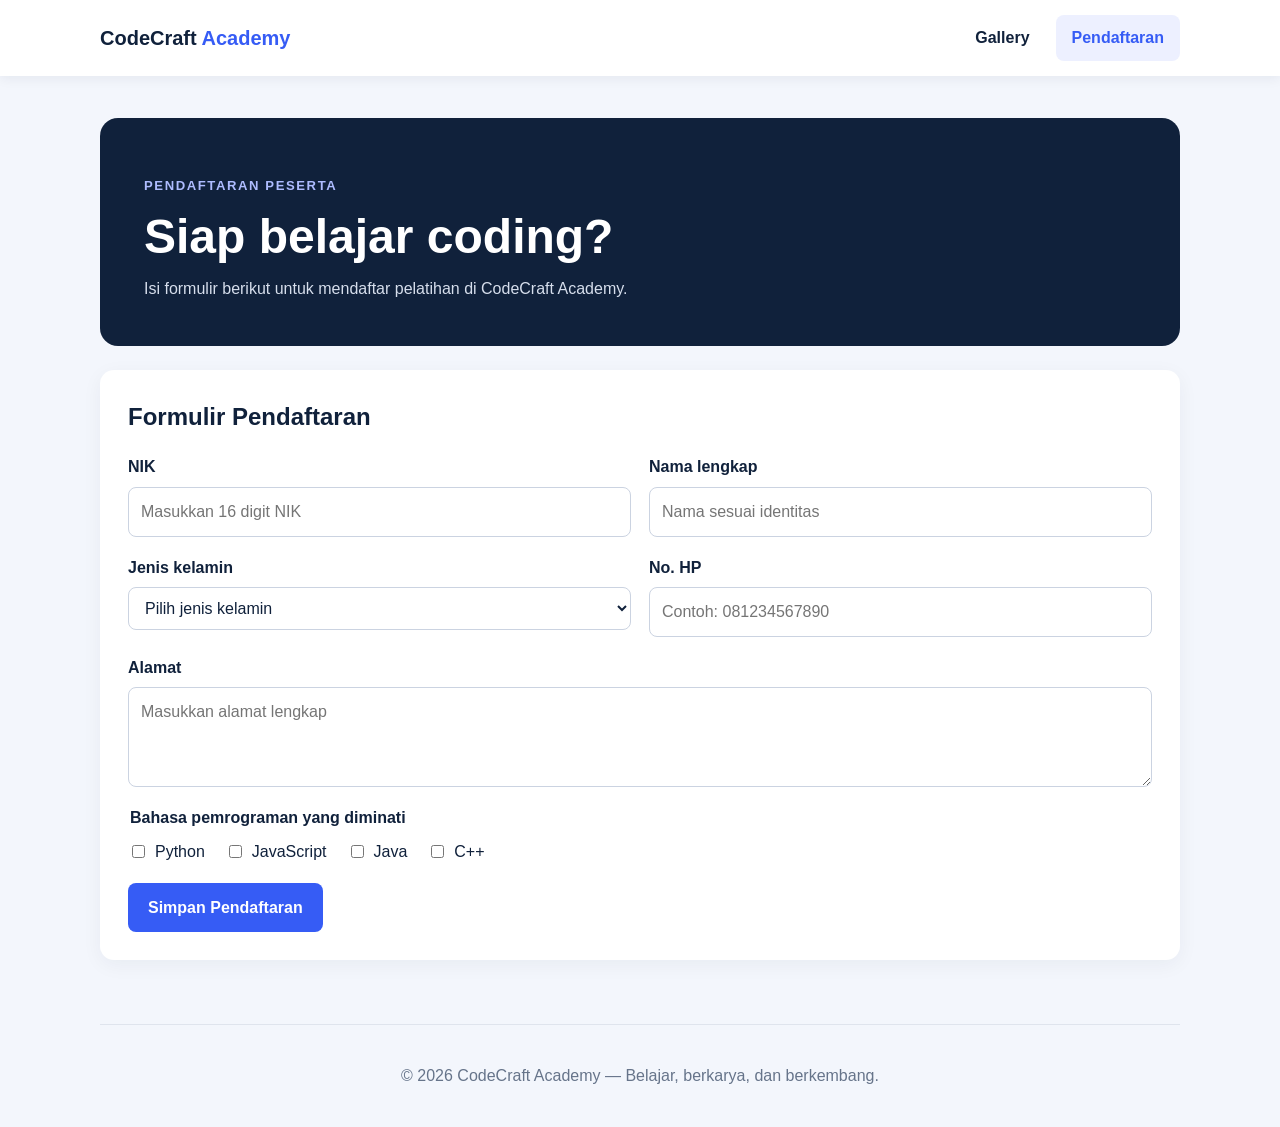
==== pendaftaran.html @ 8a23aa6e "Initial commit First commit" ====
<!DOCTYPE html>
<html lang="id">
<head>
  <meta charset="UTF-8">
  <meta name="viewport" content="width=device-width, initial-scale=1.0">
  <title>Pendaftaran - CodeCraft Academy</title>
  <link rel="stylesheet" href="style.css">
</head>
<body>
  <header>
    <div class="navbar">
      <div class="brand">CodeCraft <span>Academy</span></div>
      <nav aria-label="Navigasi utama">
        <a href="index.html">Gallery</a>
        <a href="pendaftaran.html" class="active" aria-current="page">Pendaftaran</a>
      </nav>
    </div>
  </header>

  <main>
    <section aria-labelledby="judul-pendaftaran">
      <header class="hero">
        <p class="eyebrow">Pendaftaran peserta</p>
        <h1 id="judul-pendaftaran">Siap belajar coding?</h1>
        <p>Isi formulir berikut untuk mendaftar pelatihan di CodeCraft Academy.</p>
      </header>

      <section class="form-panel" aria-labelledby="judul-formulir">
        <h2 id="judul-formulir">Formulir Pendaftaran</h2>
        <form action="#" method="post">
          <div class="form-grid">
            <div class="field">
              <label for="nik">NIK</label>
              <input id="nik" name="nik" type="text" inputmode="numeric" pattern="[0-9]{16}" maxlength="16" placeholder="Masukkan 16 digit NIK" required>
            </div>
            <div class="field">
              <label for="nama">Nama lengkap</label>
              <input id="nama" name="nama" type="text" placeholder="Nama sesuai identitas" required>
            </div>
            <div class="field">
              <label for="gender">Jenis kelamin</label>
              <select id="gender" name="gender" required>
                <option value="">Pilih jenis kelamin</option>
                <option value="Laki-laki">Laki-laki</option>
                <option value="Perempuan">Perempuan</option>
              </select>
            </div>
            <div class="field">
              <label for="telepon">No. HP</label>
              <input id="telepon" name="telepon" type="tel" placeholder="Contoh: 081234567890" required>
            </div>
            <div class="field full">
              <label for="alamat">Alamat</label>
              <textarea id="alamat" name="alamat" placeholder="Masukkan alamat lengkap" required></textarea>
            </div>
            <fieldset class="choices">
              <legend>Bahasa pemrograman yang diminati</legend>
              <label><input type="checkbox" name="bahasa" value="Python"> Python</label>
              <label><input type="checkbox" name="bahasa" value="JavaScript"> JavaScript</label>
              <label><input type="checkbox" name="bahasa" value="Java"> Java</label>
              <label><input type="checkbox" name="bahasa" value="C++"> C++</label>
            </fieldset>
            <div class="actions">
              <button type="submit">Simpan Pendaftaran</button>
            </div>
          </div>
        </form>
      </section>
    </section>
  </main>

  <footer>
    <p>&copy; 2026 CodeCraft Academy &mdash; Belajar, berkarya, dan berkembang.</p>
  </footer>
</body>
</html>
---- style.css ----
﻿    :root {
      color-scheme: light;
      --navy: #10213b;
      --blue: #365cf5;
      --pale: #f3f6fc;
      --muted: #66748a;
    }

    * { box-sizing: border-box; }

    body {
      margin: 0;
      background: var(--pale);
      color: var(--navy);
      font-family: Arial, Helvetica, sans-serif;
      line-height: 1.6;
    }

    body > header {
      background: white;
      box-shadow: 0 2px 12px #10213b12;
    }

    .navbar, main, footer {
      width: min(1080px, calc(100% - 40px));
      margin: 0 auto;
    }

    .navbar {
      min-height: 76px;
      display: flex;
      align-items: center;
      justify-content: space-between;
      gap: 20px;
    }

    .brand { font-size: 1.25rem; font-weight: 800; }
    .brand span { color: var(--blue); }

    nav { display: flex; gap: 10px; }

    nav a {
      padding: 10px 16px;
      border-radius: 8px;
      color: var(--navy);
      font-weight: 700;
      text-decoration: none;
    }

    nav a:hover, nav a:focus, nav a.active { background: #edf0ff; color: var(--blue); }

    main { padding: 42px 0 64px; }

    .hero {
      padding: 44px;
      border-radius: 18px;
      background: var(--navy);
      color: white;
    }

    .eyebrow {
      color: #aebcff;
      font-size: .82rem;
      font-weight: 700;
      letter-spacing: .12em;
      text-transform: uppercase;
    }

    h1 { margin: 8px 0 12px; font-size: clamp(2rem, 5vw, 3rem); line-height: 1.15; }
    .hero h2 { margin: 8px 0 12px; font-size: clamp(2rem, 5vw, 3rem); line-height: 1.15; }
    .hero p:not(.eyebrow) { max-width: 620px; margin: 0; color: #d6deec; }
    h2 { margin: 38px 0 18px; }

    .gallery {
      display: grid;
      grid-template-columns: repeat(3, minmax(0, 1fr));
      gap: 20px;
    }

    .card {
      overflow: hidden;
      border-radius: 14px;
      background: white;
      box-shadow: 0 5px 20px #10213b0d;
    }

    .card img { display: block; width: 100%; height: 205px; object-fit: cover; }
    .card-content { padding: 18px; }
    .card h3 { margin: 0 0 8px; }
    .card p { margin: 0; color: var(--muted); }

    .form-panel {
      margin-top: 24px;
      padding: 28px;
      border-radius: 14px;
      background: white;
      box-shadow: 0 5px 20px #10213b0d;
    }

    .form-panel h2 { margin: 0 0 18px; }

    .form-grid {
      display: grid;
      grid-template-columns: repeat(2, minmax(0, 1fr));
      gap: 18px;
    }

    .field { display: flex; flex-direction: column; gap: 7px; }
    .field.full, .choices, .actions { grid-column: 1 / -1; }
    label, legend { font-weight: 700; }

    input, select, textarea {
      width: 100%;
      padding: 11px 12px;
      border: 1px solid #cbd3e1;
      border-radius: 8px;
      background: white;
      color: var(--navy);
      font: inherit;
    }

    input:focus, select:focus, textarea:focus {
      outline: 2px solid #aebcff;
      border-color: var(--blue);
    }

    textarea { min-height: 100px; resize: vertical; }
    fieldset { margin: 0; padding: 0; border: 0; }
    .choices { display: flex; flex-wrap: wrap; gap: 12px 20px; }
    .choices legend { margin-bottom: 8px; }
    .choices label { display: inline-flex; align-items: center; gap: 7px; font-weight: 400; }
    .choices input { width: auto; }

    button {
      padding: 12px 20px;
      border: 0;
      border-radius: 8px;
      background: var(--blue);
      color: white;
      cursor: pointer;
      font: inherit;
      font-weight: 700;
    }

    button:hover { background: #2447d7; }
    footer {
      padding: 22px 0;
      border-top: 1px solid #dfe4ed;
      color: var(--muted);
      text-align: center;
    }

    @media (max-width: 760px) {
      .gallery { grid-template-columns: repeat(2, minmax(0, 1fr)); }
      .hero { padding: 30px; }
    }

    @media (max-width: 540px) {
      .navbar { padding: 14px 0; align-items: flex-start; flex-direction: column; }
      nav { width: 100%; }
      nav a { padding: 8px 12px; }
      main { padding-top: 26px; }
      .gallery, .form-grid { grid-template-columns: 1fr; }
      .field.full, .choices, .actions { grid-column: auto; }
      .form-panel { padding: 20px; }
    }
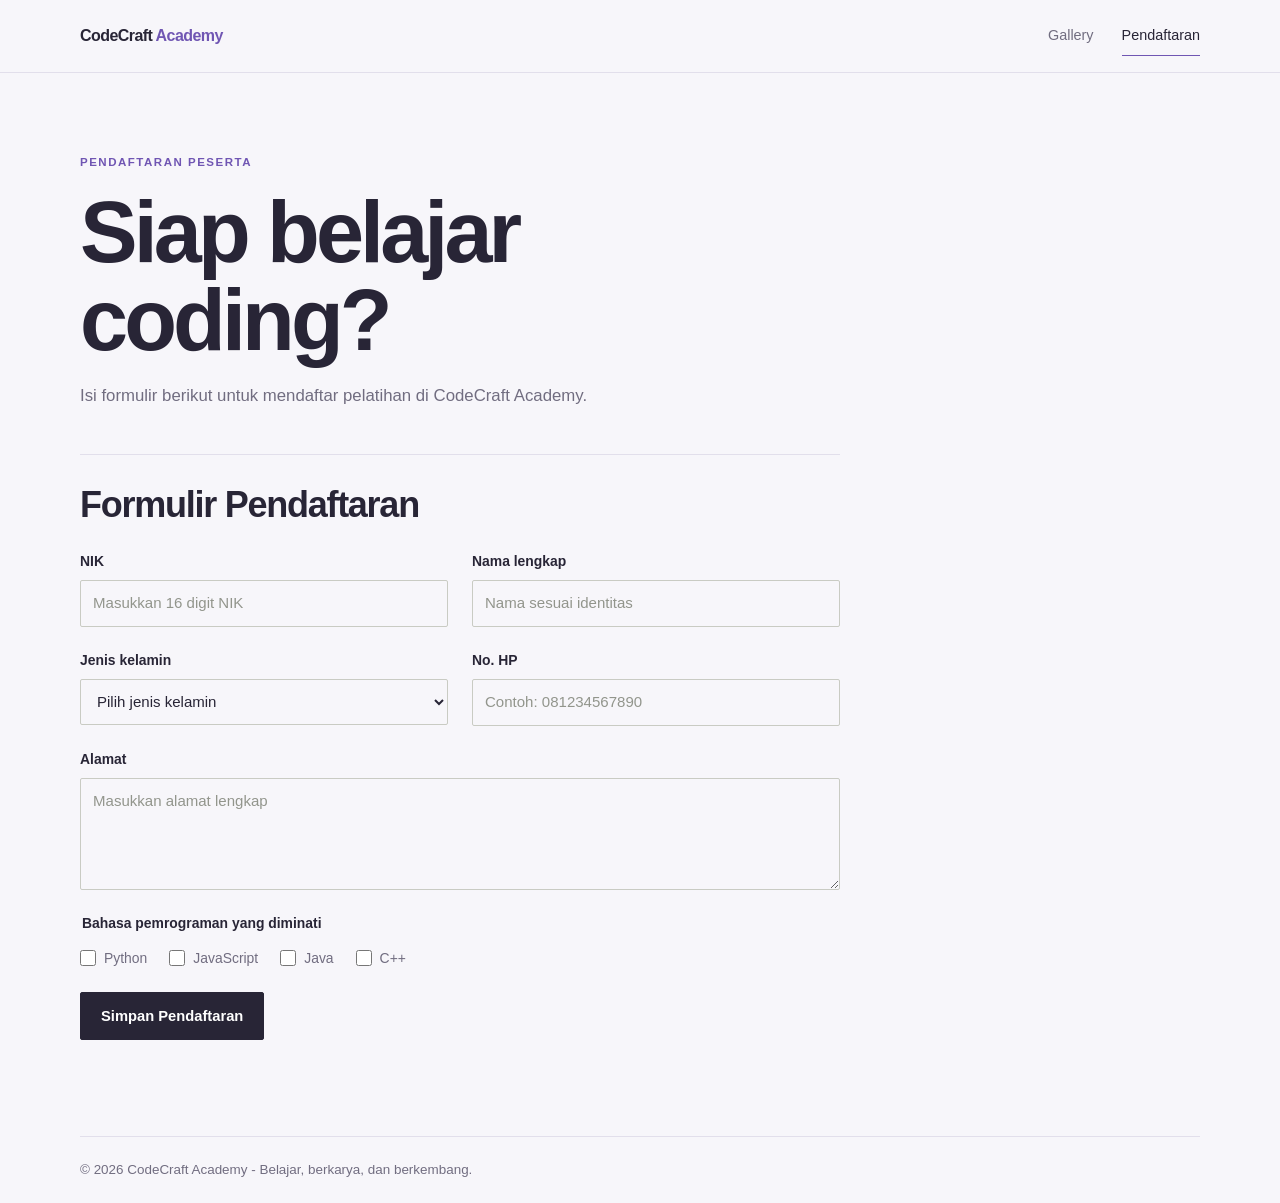
==== commit 47c406a7: "Update Pendaftaran.html" ====
--- a/pendaftaran.html
+++ b/pendaftaran.html
@@ -70,7 +70,7 @@
   </main>
 
   <footer>
-    <p>&copy; 2026 CodeCraft Academy &mdash; Belajar, berkarya, dan berkembang.</p>
+    <p>&copy; 2026 CodeCraft Academy - Belajar, berkarya, dan berkembang.</p>
   </footer>
 </body>
 </html>
--- a/style.css
+++ b/style.css
@@ -1,166 +1,341 @@
-﻿    :root {
-      color-scheme: light;
-      --navy: #10213b;
-      --blue: #365cf5;
-      --pale: #f3f6fc;
-      --muted: #66748a;
-    }
-
-    * { box-sizing: border-box; }
-
-    body {
-      margin: 0;
-      background: var(--pale);
-      color: var(--navy);
-      font-family: Arial, Helvetica, sans-serif;
-      line-height: 1.6;
-    }
-
-    body > header {
-      background: white;
-      box-shadow: 0 2px 12px #10213b12;
-    }
-
-    .navbar, main, footer {
-      width: min(1080px, calc(100% - 40px));
-      margin: 0 auto;
-    }
-
-    .navbar {
-      min-height: 76px;
-      display: flex;
-      align-items: center;
-      justify-content: space-between;
-      gap: 20px;
-    }
-
-    .brand { font-size: 1.25rem; font-weight: 800; }
-    .brand span { color: var(--blue); }
-
-    nav { display: flex; gap: 10px; }
-
-    nav a {
-      padding: 10px 16px;
-      border-radius: 8px;
-      color: var(--navy);
-      font-weight: 700;
-      text-decoration: none;
-    }
-
-    nav a:hover, nav a:focus, nav a.active { background: #edf0ff; color: var(--blue); }
-
-    main { padding: 42px 0 64px; }
-
-    .hero {
-      padding: 44px;
-      border-radius: 18px;
-      background: var(--navy);
-      color: white;
-    }
-
-    .eyebrow {
-      color: #aebcff;
-      font-size: .82rem;
-      font-weight: 700;
-      letter-spacing: .12em;
-      text-transform: uppercase;
-    }
-
-    h1 { margin: 8px 0 12px; font-size: clamp(2rem, 5vw, 3rem); line-height: 1.15; }
-    .hero h2 { margin: 8px 0 12px; font-size: clamp(2rem, 5vw, 3rem); line-height: 1.15; }
-    .hero p:not(.eyebrow) { max-width: 620px; margin: 0; color: #d6deec; }
-    h2 { margin: 38px 0 18px; }
-
-    .gallery {
-      display: grid;
-      grid-template-columns: repeat(3, minmax(0, 1fr));
-      gap: 20px;
-    }
-
-    .card {
-      overflow: hidden;
-      border-radius: 14px;
-      background: white;
-      box-shadow: 0 5px 20px #10213b0d;
-    }
-
-    .card img { display: block; width: 100%; height: 205px; object-fit: cover; }
-    .card-content { padding: 18px; }
-    .card h3 { margin: 0 0 8px; }
-    .card p { margin: 0; color: var(--muted); }
-
-    .form-panel {
-      margin-top: 24px;
-      padding: 28px;
-      border-radius: 14px;
-      background: white;
-      box-shadow: 0 5px 20px #10213b0d;
-    }
-
-    .form-panel h2 { margin: 0 0 18px; }
-
-    .form-grid {
-      display: grid;
-      grid-template-columns: repeat(2, minmax(0, 1fr));
-      gap: 18px;
-    }
-
-    .field { display: flex; flex-direction: column; gap: 7px; }
-    .field.full, .choices, .actions { grid-column: 1 / -1; }
-    label, legend { font-weight: 700; }
-
-    input, select, textarea {
-      width: 100%;
-      padding: 11px 12px;
-      border: 1px solid #cbd3e1;
-      border-radius: 8px;
-      background: white;
-      color: var(--navy);
-      font: inherit;
-    }
-
-    input:focus, select:focus, textarea:focus {
-      outline: 2px solid #aebcff;
-      border-color: var(--blue);
-    }
-
-    textarea { min-height: 100px; resize: vertical; }
-    fieldset { margin: 0; padding: 0; border: 0; }
-    .choices { display: flex; flex-wrap: wrap; gap: 12px 20px; }
-    .choices legend { margin-bottom: 8px; }
-    .choices label { display: inline-flex; align-items: center; gap: 7px; font-weight: 400; }
-    .choices input { width: auto; }
-
-    button {
-      padding: 12px 20px;
-      border: 0;
-      border-radius: 8px;
-      background: var(--blue);
-      color: white;
-      cursor: pointer;
-      font: inherit;
-      font-weight: 700;
-    }
-
-    button:hover { background: #2447d7; }
-    footer {
-      padding: 22px 0;
-      border-top: 1px solid #dfe4ed;
-      color: var(--muted);
-      text-align: center;
-    }
-
-    @media (max-width: 760px) {
-      .gallery { grid-template-columns: repeat(2, minmax(0, 1fr)); }
-      .hero { padding: 30px; }
-    }
-
-    @media (max-width: 540px) {
-      .navbar { padding: 14px 0; align-items: flex-start; flex-direction: column; }
-      nav { width: 100%; }
-      nav a { padding: 8px 12px; }
-      main { padding-top: 26px; }
-      .gallery, .form-grid { grid-template-columns: 1fr; }
-      .field.full, .choices, .actions { grid-column: auto; }
-      .form-panel { padding: 20px; }
-    }
+:root {
+  color-scheme: light;
+  --paper: #f7f6fa;
+  --ink: #282536;
+  --muted: #716d80;
+  --line: #e2dfeb;
+  --accent: #7056b3;
+  --content-width: 1120px;
+}
+
+* {
+  box-sizing: border-box;
+}
+
+html {
+  scroll-behavior: smooth;
+}
+
+body {
+  margin: 0;
+  background: var(--paper);
+  color: var(--ink);
+  font-family: Arial, Helvetica, sans-serif;
+  line-height: 1.65;
+}
+
+body > header {
+  border-bottom: 1px solid var(--line);
+}
+
+.navbar,
+main,
+footer {
+  width: min(var(--content-width), calc(100% - 48px));
+  margin-inline: auto;
+}
+
+.navbar {
+  min-height: 72px;
+  display: flex;
+  align-items: center;
+  justify-content: space-between;
+  gap: 24px;
+}
+
+.brand {
+  font-size: 1rem;
+  font-weight: 750;
+  letter-spacing: -0.035em;
+}
+
+.brand span {
+  color: var(--accent);
+}
+
+nav {
+  display: flex;
+  gap: 28px;
+}
+
+nav a {
+  padding: 8px 0;
+  border-bottom: 1px solid transparent;
+  color: var(--muted);
+  font-size: 0.9rem;
+  text-decoration: none;
+}
+
+nav a:hover,
+nav a:focus,
+nav a.active {
+  border-bottom-color: var(--accent);
+  color: var(--ink);
+}
+
+main {
+  padding: 80px 0 96px;
+}
+
+.hero {
+  max-width: 760px;
+  padding: 0 0 44px;
+}
+
+.eyebrow {
+  margin: 0 0 16px;
+  color: var(--accent);
+  font-size: 0.72rem;
+  font-weight: 700;
+  letter-spacing: 0.13em;
+  text-transform: uppercase;
+}
+
+h1,
+.hero h2 {
+  max-width: 720px;
+  margin: 0 0 18px;
+  font-family: Arial, Helvetica, sans-serif;
+  font-size: clamp(2.8rem, 7vw, 5.4rem);
+  font-weight: 700;
+  letter-spacing: -0.045em;
+  line-height: 1.02;
+}
+
+.hero p:not(.eyebrow) {
+  max-width: 570px;
+  margin: 0;
+  color: var(--muted);
+  font-size: 1.05rem;
+}
+
+h2 {
+  margin: 0 0 24px;
+  font-family: Arial, Helvetica, sans-serif;
+  font-size: clamp(1.7rem, 3vw, 2.25rem);
+  font-weight: 650;
+  letter-spacing: -0.035em;
+  line-height: 1.2;
+}
+
+.gallery {
+  display: grid;
+  grid-template-columns: repeat(3, minmax(0, 1fr));
+  gap: 28px;
+}
+
+.card {
+  min-width: 0;
+}
+
+.card img {
+  display: block;
+  width: 100%;
+  aspect-ratio: 4 / 3;
+  object-fit: cover;
+  background: #e6e5df;
+}
+
+.card-content {
+  padding: 16px 0 0;
+}
+
+.card h3 {
+  margin: 0 0 6px;
+  font-size: 1rem;
+  font-weight: 650;
+  letter-spacing: -0.02em;
+}
+
+.card p {
+  margin: 0;
+  color: var(--muted);
+  font-size: 0.92rem;
+}
+
+.form-panel {
+  max-width: 760px;
+  padding-top: 28px;
+  border-top: 1px solid var(--line);
+}
+
+.form-panel h2 {
+  margin-bottom: 24px;
+}
+
+.form-grid {
+  display: grid;
+  grid-template-columns: repeat(2, minmax(0, 1fr));
+  gap: 22px 24px;
+}
+
+.field {
+  display: flex;
+  flex-direction: column;
+  gap: 7px;
+}
+
+.field.full,
+.choices,
+.actions {
+  grid-column: 1 / -1;
+}
+
+label,
+legend {
+  font-size: 0.87rem;
+  font-weight: 650;
+}
+
+input,
+select,
+textarea {
+  width: 100%;
+  min-height: 46px;
+  padding: 10px 12px;
+  border: 1px solid #c9cbc3;
+  border-radius: 2px;
+  background: transparent;
+  color: var(--ink);
+  font: inherit;
+  font-size: 0.94rem;
+}
+
+input::placeholder,
+textarea::placeholder {
+  color: #92958c;
+}
+
+input:focus,
+select:focus,
+textarea:focus {
+  outline: 2px solid var(--accent);
+  outline-offset: 2px;
+  border-color: var(--accent);
+}
+
+textarea {
+  min-height: 112px;
+  resize: vertical;
+}
+
+fieldset {
+  margin: 0;
+  padding: 0;
+  border: 0;
+}
+
+.choices {
+  display: flex;
+  flex-wrap: wrap;
+  gap: 12px 22px;
+}
+
+.choices legend {
+  margin-bottom: 12px;
+}
+
+.choices label {
+  display: inline-flex;
+  align-items: center;
+  gap: 8px;
+  color: var(--muted);
+  font-weight: 400;
+}
+
+.choices input {
+  width: 16px;
+  min-height: 16px;
+  height: 16px;
+  margin: 0;
+  accent-color: var(--accent);
+}
+
+button {
+  min-height: 46px;
+  padding: 11px 20px;
+  border: 1px solid var(--ink);
+  border-radius: 2px;
+  background: var(--ink);
+  color: white;
+  cursor: pointer;
+  font: inherit;
+  font-size: 0.92rem;
+  font-weight: 600;
+}
+
+button:hover,
+button:focus {
+  border-color: var(--accent);
+  background: var(--accent);
+}
+
+footer {
+  padding: 22px 0;
+  border-top: 1px solid var(--line);
+  color: var(--muted);
+  font-size: 0.84rem;
+}
+
+footer p {
+  margin: 0;
+}
+
+@media (max-width: 760px) {
+  .gallery {
+    grid-template-columns: repeat(2, minmax(0, 1fr));
+    gap: 24px 18px;
+  }
+
+  main {
+    padding: 64px 0 76px;
+  }
+}
+
+@media (max-width: 540px) {
+  .navbar,
+  main,
+  footer {
+    width: calc(100% - 36px);
+  }
+
+  .navbar {
+    min-height: 66px;
+    gap: 12px;
+  }
+
+  nav {
+    gap: 16px;
+  }
+
+  nav a {
+    font-size: 0.84rem;
+  }
+
+  main {
+    padding: 48px 0 60px;
+  }
+
+  .hero {
+    padding-bottom: 34px;
+  }
+
+  .gallery,
+  .form-grid {
+    grid-template-columns: 1fr;
+  }
+
+  .field.full,
+  .choices,
+  .actions {
+    grid-column: auto;
+  }
+
+  .form-panel {
+    padding-top: 22px;
+  }
+
+  .choices {
+    gap: 12px 18px;
+  }
+}
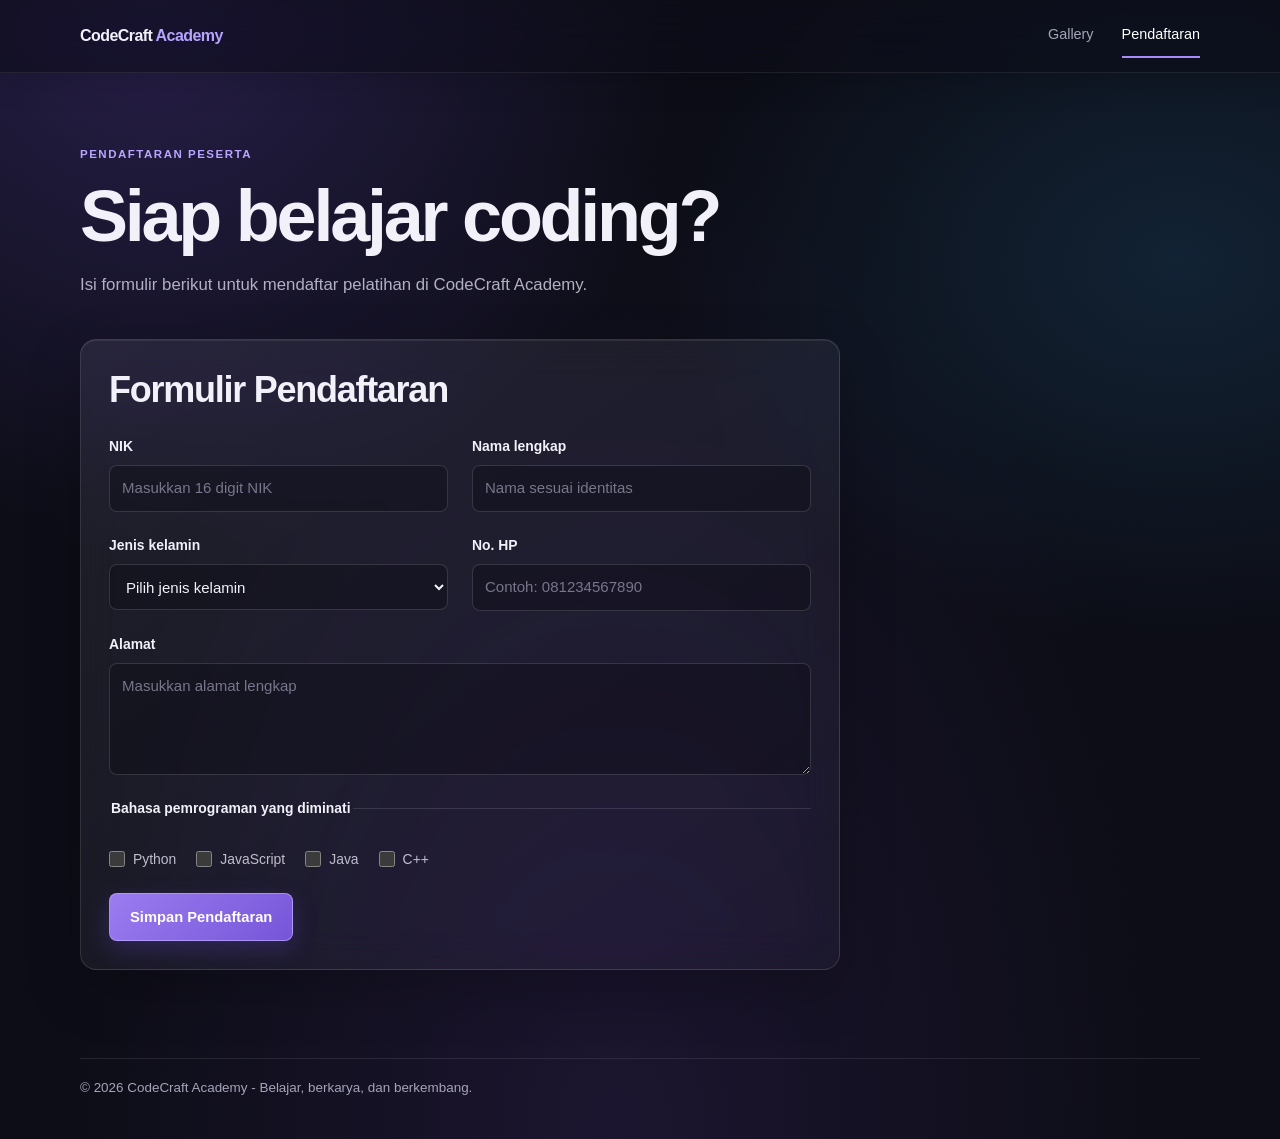
==== commit 63b36a66: "Initial Update" ====
--- a/pendaftaran.html
+++ b/pendaftaran.html
@@ -27,7 +27,7 @@
 
       <section class="form-panel" aria-labelledby="judul-formulir">
         <h2 id="judul-formulir">Formulir Pendaftaran</h2>
-        <form action="#" method="post">
+        <form id="formulir-pendaftaran">
           <div class="form-grid">
             <div class="field">
               <label for="nik">NIK</label>
@@ -72,5 +72,48 @@
   <footer>
     <p>&copy; 2026 CodeCraft Academy - Belajar, berkarya, dan berkembang.</p>
   </footer>
+  <dialog class="confirmation-dialog" id="dialog-konfirmasi" aria-labelledby="judul-konfirmasi">
+    <div class="dialog-heading">
+      <div class="dialog-icon" aria-hidden="true">
+        <svg viewBox="0 0 24 24" fill="none">
+          <path d="M7.75 3.75h6.5l4 4v12.5H7.75a2 2 0 0 1-2-2v-12.5a2 2 0 0 1 2-2Z" stroke="currentColor" stroke-width="1.6" stroke-linejoin="round"/>
+          <path d="M14 4v4h4M9 13h6M9 16.5h6" stroke="currentColor" stroke-width="1.6" stroke-linecap="round" stroke-linejoin="round"/>
+        </svg>
+      </div>
+      <button class="dialog-close" id="tutup-konfirmasi" type="button" aria-label="Tutup konfirmasi">&times;</button>
+    </div>
+    <p class="eyebrow">Langkah terakhir</p>
+    <h2 id="judul-konfirmasi">Konfirmasi pendaftaran</h2>
+    <p class="dialog-description">Pastikan seluruh data yang Anda masukkan sudah benar. Pendaftaran akan diproses setelah Anda mengonfirmasi.</p>
+    <div class="dialog-note">
+      <span class="dialog-note-icon" aria-hidden="true">i</span>
+      <p>Periksa kembali data Anda sebelum melanjutkan.</p>
+    </div>
+    <div class="dialog-actions">
+      <button class="button-secondary" id="batal-pendaftaran" type="button">Periksa kembali</button>
+      <button id="konfirmasi-pendaftaran" type="button">Ya, Daftar Sekarang</button>
+    </div>
+  </dialog>
+  <script>
+    const formPendaftaran = document.getElementById("formulir-pendaftaran");
+    const dialogKonfirmasi = document.getElementById("dialog-konfirmasi");
+
+    formPendaftaran.addEventListener("submit", function (event) {
+      event.preventDefault();
+      dialogKonfirmasi.showModal();
+    });
+
+    document.getElementById("batal-pendaftaran").addEventListener("click", function () {
+      dialogKonfirmasi.close();
+    });
+
+    document.getElementById("tutup-konfirmasi").addEventListener("click", function () {
+      dialogKonfirmasi.close();
+    });
+
+    document.getElementById("konfirmasi-pendaftaran").addEventListener("click", function () {
+      window.location.href = "pendaftaran-berhasil.html";
+    });
+  </script>
 </body>
 </html>
--- a/style.css
+++ b/style.css
@@ -1,10 +1,11 @@
 :root {
-  color-scheme: light;
-  --paper: #f7f6fa;
-  --ink: #282536;
-  --muted: #716d80;
-  --line: #e2dfeb;
-  --accent: #7056b3;
+  color-scheme: dark;
+  --paper: #0c0d16;
+  --ink: #f2f1fa;
+  --muted: #a5a4b8;
+  --line: rgb(255 255 255 / 12%);
+  --accent: #a78bfa;
+  --accent-strong: #8b6cf0;
   --content-width: 1120px;
 }
 
@@ -17,15 +18,29 @@
 }
 
 body {
-  margin: 0;
-  background: var(--paper);
+  position: relative;
+  isolation: isolate;
+  min-height: 100vh;
+  margin: 0;
+  background:
+    radial-gradient(ellipse at 12% 0%, rgb(102 72 191 / 30%), transparent 34rem),
+    radial-gradient(ellipse at 92% 23%, rgb(39 111 159 / 22%), transparent 32rem),
+    radial-gradient(ellipse at 48% 100%, rgb(92 53 148 / 20%), transparent 36rem),
+    #0c0d16;
   color: var(--ink);
   font-family: Arial, Helvetica, sans-serif;
   line-height: 1.65;
 }
 
 body > header {
-  border-bottom: 1px solid var(--line);
+  position: sticky;
+  z-index: 5;
+  top: 0;
+  border-bottom: 1px solid rgb(255 255 255 / 8%);
+  background: rgb(13 14 24 / 62%);
+  box-shadow: 0 8px 32px rgb(0 0 0 / 15%);
+  -webkit-backdrop-filter: blur(20px) saturate(140%);
+  backdrop-filter: blur(20px) saturate(140%);
 }
 
 .navbar,
@@ -50,7 +65,7 @@
 }
 
 .brand span {
-  color: var(--accent);
+  color: #b7a4ff;
 }
 
 nav {
@@ -59,32 +74,34 @@
 }
 
 nav a {
-  padding: 8px 0;
-  border-bottom: 1px solid transparent;
+  padding: 9px 0;
+  border: 0;
+  border-bottom: 2px solid transparent;
   color: var(--muted);
   font-size: 0.9rem;
   text-decoration: none;
+  transition: border-color 160ms ease, color 160ms ease;
 }
 
 nav a:hover,
 nav a:focus,
 nav a.active {
   border-bottom-color: var(--accent);
-  color: var(--ink);
+  color: #fff;
 }
 
 main {
-  padding: 80px 0 96px;
+  padding: 72px 0 88px;
 }
 
 .hero {
-  max-width: 760px;
-  padding: 0 0 44px;
+  max-width: 720px;
+  padding: 0 0 40px;
 }
 
 .eyebrow {
   margin: 0 0 16px;
-  color: var(--accent);
+  color: #b9a5ff;
   font-size: 0.72rem;
   font-weight: 700;
   letter-spacing: 0.13em;
@@ -96,7 +113,7 @@
   max-width: 720px;
   margin: 0 0 18px;
   font-family: Arial, Helvetica, sans-serif;
-  font-size: clamp(2.8rem, 7vw, 5.4rem);
+  font-size: clamp(2.6rem, 6.5vw, 4.5rem);
   font-weight: 700;
   letter-spacing: -0.045em;
   line-height: 1.02;
@@ -105,7 +122,7 @@
 .hero p:not(.eyebrow) {
   max-width: 570px;
   margin: 0;
-  color: var(--muted);
+  color: #b2b0c2;
   font-size: 1.05rem;
 }
 
@@ -118,26 +135,49 @@
   line-height: 1.2;
 }
 
+.hero {
+  position: relative;
+}
+
 .gallery {
   display: grid;
   grid-template-columns: repeat(3, minmax(0, 1fr));
-  gap: 28px;
+  gap: 24px;
 }
 
 .card {
   min-width: 0;
+  overflow: hidden;
+  border: 1px solid rgb(255 255 255 / 12%);
+  border-radius: 14px;
+  background: linear-gradient(145deg, rgb(255 255 255 / 9%), rgb(255 255 255 / 3%));
+  box-shadow:
+    0 16px 42px rgb(0 0 0 / 22%),
+    inset 0 1px 0 rgb(255 255 255 / 8%);
+  -webkit-backdrop-filter: blur(18px) saturate(125%);
+  backdrop-filter: blur(18px) saturate(125%);
+  transition: transform 180ms ease, box-shadow 180ms ease;
+}
+
+.card:hover {
+  transform: translateY(-3px);
+  border-color: rgb(183 164 255 / 28%);
+  box-shadow:
+    0 22px 48px rgb(0 0 0 / 30%),
+    0 0 28px rgb(139 108 240 / 9%),
+    inset 0 1px 0 rgb(255 255 255 / 10%);
 }
 
 .card img {
   display: block;
   width: 100%;
-  aspect-ratio: 4 / 3;
+  aspect-ratio: 16 / 10;
   object-fit: cover;
-  background: #e6e5df;
+  background: #242333;
 }
 
 .card-content {
-  padding: 16px 0 0;
+  padding: 18px 18px 20px;
 }
 
 .card h3 {
@@ -149,14 +189,21 @@
 
 .card p {
   margin: 0;
-  color: var(--muted);
+  color: #aaa8ba;
   font-size: 0.92rem;
 }
 
 .form-panel {
   max-width: 760px;
-  padding-top: 28px;
-  border-top: 1px solid var(--line);
+  padding: 28px;
+  border: 1px solid rgb(255 255 255 / 12%);
+  border-radius: 16px;
+  background: linear-gradient(145deg, rgb(255 255 255 / 8%), rgb(255 255 255 / 3%));
+  box-shadow:
+    0 20px 56px rgb(0 0 0 / 22%),
+    inset 0 1px 0 rgb(255 255 255 / 8%);
+  -webkit-backdrop-filter: blur(20px) saturate(130%);
+  backdrop-filter: blur(20px) saturate(130%);
 }
 
 .form-panel h2 {
@@ -193,25 +240,32 @@
   width: 100%;
   min-height: 46px;
   padding: 10px 12px;
-  border: 1px solid #c9cbc3;
-  border-radius: 2px;
-  background: transparent;
-  color: var(--ink);
+  border: 1px solid rgb(255 255 255 / 14%);
+  border-radius: 8px;
+  background: rgb(12 13 22 / 42%);
+  color: #f2f1fa;
   font: inherit;
   font-size: 0.94rem;
+  transition: border-color 160ms ease, background 160ms ease, box-shadow 160ms ease;
 }
 
 input::placeholder,
 textarea::placeholder {
-  color: #92958c;
+  color: #77768b;
+}
+
+select option {
+  background: #171724;
+  color: var(--ink);
 }
 
 input:focus,
 select:focus,
 textarea:focus {
-  outline: 2px solid var(--accent);
-  outline-offset: 2px;
-  border-color: var(--accent);
+  outline: none;
+  border-color: rgb(183 164 255 / 65%);
+  background: rgb(24 23 39 / 88%);
+  box-shadow: 0 0 0 3px rgb(167 139 250 / 15%);
 }
 
 textarea {
@@ -228,7 +282,9 @@
 .choices {
   display: flex;
   flex-wrap: wrap;
-  gap: 12px 22px;
+  gap: 10px 20px;
+  padding: 16px 0 0;
+  border-top: 1px solid rgb(255 255 255 / 12%);
 }
 
 .choices legend {
@@ -239,8 +295,9 @@
   display: inline-flex;
   align-items: center;
   gap: 8px;
-  color: var(--muted);
+  color: #c0bece;
   font-weight: 400;
+  cursor: pointer;
 }
 
 .choices input {
@@ -254,31 +311,268 @@
 button {
   min-height: 46px;
   padding: 11px 20px;
-  border: 1px solid var(--ink);
-  border-radius: 2px;
-  background: var(--ink);
-  color: white;
+  border: 1px solid rgb(194 174 255 / 62%);
+  border-radius: 8px;
+  background: linear-gradient(135deg, #9b7cf0, #7656d8);
+  color: #fff;
   cursor: pointer;
   font: inherit;
   font-size: 0.92rem;
   font-weight: 600;
+  box-shadow: 0 8px 24px rgb(111 78 220 / 26%);
+  transition: transform 160ms ease, background 160ms ease, box-shadow 160ms ease;
 }
 
 button:hover,
 button:focus {
-  border-color: var(--accent);
-  background: var(--accent);
+  border-color: rgb(218 205 255 / 80%);
+  background: linear-gradient(135deg, #ad94ff, #8869ed);
+  box-shadow: 0 10px 28px rgb(111 78 220 / 36%);
+}
+
+button:active {
+  transform: translateY(1px);
+}
+
+.confirmation-dialog {
+  width: min(480px, calc(100% - 32px));
+  padding: 30px;
+  border: 1px solid rgb(255 255 255 / 16%);
+  border-radius: 16px;
+  background: linear-gradient(145deg, rgb(34 33 52 / 94%), rgb(20 20 33 / 93%));
+  color: var(--ink);
+  box-shadow:
+    0 28px 90px rgb(0 0 0 / 52%),
+    inset 0 1px 0 rgb(255 255 255 / 10%);
+  -webkit-backdrop-filter: blur(28px) saturate(140%);
+  backdrop-filter: blur(28px) saturate(140%);
+}
+
+.confirmation-dialog::backdrop {
+  background: rgb(4 5 12 / 68%);
+  -webkit-backdrop-filter: blur(9px);
+  backdrop-filter: blur(9px);
+}
+
+.dialog-heading {
+  display: flex;
+  align-items: flex-start;
+  justify-content: space-between;
+  margin-bottom: 24px;
+}
+
+.dialog-icon {
+  display: grid;
+  width: 52px;
+  height: 52px;
+  place-items: center;
+  border: 1px solid rgb(183 164 255 / 22%);
+  border-radius: 14px;
+  background: linear-gradient(145deg, rgb(167 139 250 / 18%), rgb(56 47 88 / 38%));
+  color: var(--accent);
+  box-shadow: 0 8px 24px rgb(111 78 220 / 14%);
+}
+
+.dialog-icon svg {
+  width: 26px;
+  height: 26px;
+}
+
+.dialog-close {
+  display: grid;
+  width: 36px;
+  min-height: 36px;
+  padding: 0;
+  place-items: center;
+  border: 1px solid transparent;
+  border-radius: 8px;
+  background: transparent;
+  color: var(--muted);
+  font-size: 1.5rem;
+  font-weight: 400;
+  line-height: 1;
+}
+
+.dialog-close:hover,
+.dialog-close:focus {
+  border-color: rgb(255 255 255 / 18%);
+  background: rgb(255 255 255 / 9%);
+  color: var(--ink);
+}
+
+.confirmation-dialog .eyebrow {
+  margin-bottom: 8px;
+}
+
+.confirmation-dialog h2 {
+  margin-bottom: 10px;
+  font-size: clamp(1.55rem, 5vw, 2rem);
+  letter-spacing: -0.04em;
+}
+
+.confirmation-dialog .dialog-description {
+  margin: 0;
+  color: #b8b6c8;
+  font-size: 0.96rem;
+  line-height: 1.7;
+}
+
+.dialog-note {
+  display: flex;
+  align-items: flex-start;
+  gap: 11px;
+  margin-top: 22px;
+  padding: 13px 14px;
+  border: 1px solid rgb(255 255 255 / 10%);
+  border-radius: 10px;
+  background: rgb(255 255 255 / 5%);
+  box-shadow: inset 0 1px 0 rgb(255 255 255 / 5%);
+}
+
+.dialog-note-icon {
+  display: grid;
+  flex: 0 0 19px;
+  width: 19px;
+  height: 19px;
+  margin-top: 2px;
+  place-items: center;
+  border-radius: 50%;
+  background: rgb(167 139 250 / 16%);
+  color: var(--accent);
+  font-size: 0.75rem;
+  font-weight: 700;
+  line-height: 1;
+}
+
+.dialog-note p {
+  margin: 0;
+  color: #b8b6c8;
+  font-size: 0.86rem;
+  line-height: 1.5;
+}
+
+.dialog-actions {
+  display: flex;
+  justify-content: flex-end;
+  flex-wrap: wrap;
+  gap: 12px;
+  margin-top: 26px;
+}
+
+.dialog-actions button {
+  min-height: 44px;
+  padding: 9px 16px;
+  border-radius: 7px;
+}
+
+.dialog-actions button:not(.button-secondary) {
+  border-color: rgb(194 174 255 / 62%);
+  background: linear-gradient(135deg, #9b7cf0, #7656d8);
+  box-shadow: 0 8px 22px rgb(111 78 220 / 27%);
+}
+
+.dialog-actions button:not(.button-secondary):hover,
+.dialog-actions button:not(.button-secondary):focus {
+  border-color: rgb(218 205 255 / 80%);
+  background: linear-gradient(135deg, #ad94ff, #8869ed);
+}
+
+.dialog-actions .button-secondary {
+  border-color: rgb(255 255 255 / 15%);
+  background: rgb(255 255 255 / 5%);
+  color: var(--ink);
+  box-shadow: none;
+}
+
+.dialog-actions .button-secondary:hover,
+.dialog-actions .button-secondary:focus {
+  border-color: rgb(255 255 255 / 25%);
+  background: rgb(255 255 255 / 10%);
 }
 
 footer {
-  padding: 22px 0;
-  border-top: 1px solid var(--line);
+  margin-bottom: 22px;
+  padding: 18px 0;
+  border-top: 1px solid rgb(255 255 255 / 9%);
   color: var(--muted);
   font-size: 0.84rem;
+  text-align: left;
 }
 
 footer p {
   margin: 0;
+}
+
+.success-panel {
+  max-width: 640px;
+  margin: 8px auto 0;
+  padding: clamp(28px, 5vw, 48px);
+  border: 1px solid rgb(255 255 255 / 14%);
+  border-radius: 18px;
+  background: linear-gradient(145deg, rgb(255 255 255 / 8%), rgb(255 255 255 / 3%));
+  box-shadow:
+    0 22px 58px rgb(0 0 0 / 25%),
+    inset 0 1px 0 rgb(255 255 255 / 8%);
+  text-align: center;
+  -webkit-backdrop-filter: blur(22px) saturate(130%);
+  backdrop-filter: blur(22px) saturate(130%);
+}
+
+.success-icon {
+  display: grid;
+  width: 60px;
+  height: 60px;
+  margin: 0 auto 20px;
+  place-items: center;
+  border: 1px solid rgb(110 221 173 / 22%);
+  border-radius: 18px;
+  background: linear-gradient(145deg, rgb(69 176 127 / 18%), rgb(40 91 77 / 25%));
+  color: #83e6b5;
+}
+
+.success-icon svg {
+  width: 32px;
+  height: 32px;
+}
+
+.success-panel .eyebrow {
+  margin-bottom: 10px;
+}
+
+.success-panel h1 {
+  margin-inline: auto;
+  font-size: clamp(2.5rem, 6vw, 4rem);
+}
+
+.success-panel > p:not(.eyebrow) {
+  max-width: 470px;
+  margin: 0 auto;
+  color: #b8b6c8;
+}
+
+.success-link {
+  display: inline-flex;
+  min-height: 46px;
+  align-items: center;
+  justify-content: center;
+  margin-top: 28px;
+  padding: 10px 18px;
+  border: 1px solid rgb(194 174 255 / 62%);
+  border-radius: 9px;
+  background: linear-gradient(135deg, #9b7cf0, #7656d8);
+  box-shadow: 0 8px 24px rgb(111 78 220 / 26%);
+  color: white;
+  font-size: 0.92rem;
+  font-weight: 600;
+  text-decoration: none;
+  transition: transform 160ms ease, background 160ms ease, box-shadow 160ms ease;
+}
+
+.success-link:hover,
+.success-link:focus {
+  transform: translateY(-1px);
+  background: linear-gradient(135deg, #ad94ff, #8869ed);
+  box-shadow: 0 10px 28px rgb(111 78 220 / 36%);
 }
 
 @media (max-width: 760px) {
@@ -305,10 +599,11 @@
   }
 
   nav {
-    gap: 16px;
+    gap: 2px;
   }
 
   nav a {
+    padding: 6px 10px;
     font-size: 0.84rem;
   }
 
@@ -332,10 +627,33 @@
   }
 
   .form-panel {
-    padding-top: 22px;
+    padding: 22px 18px;
+    border-radius: 16px;
   }
 
   .choices {
     gap: 12px 18px;
-  }
-}
+    padding-top: 14px;
+  }
+
+  .card-content {
+    padding: 15px 16px 17px;
+  }
+
+  footer {
+    padding: 15px 0;
+  }
+
+  .confirmation-dialog {
+    padding: 26px 22px 22px;
+    border-radius: 14px;
+  }
+
+  .dialog-actions {
+    flex-direction: column-reverse;
+  }
+
+  .dialog-actions button {
+    width: 100%;
+  }
+}
